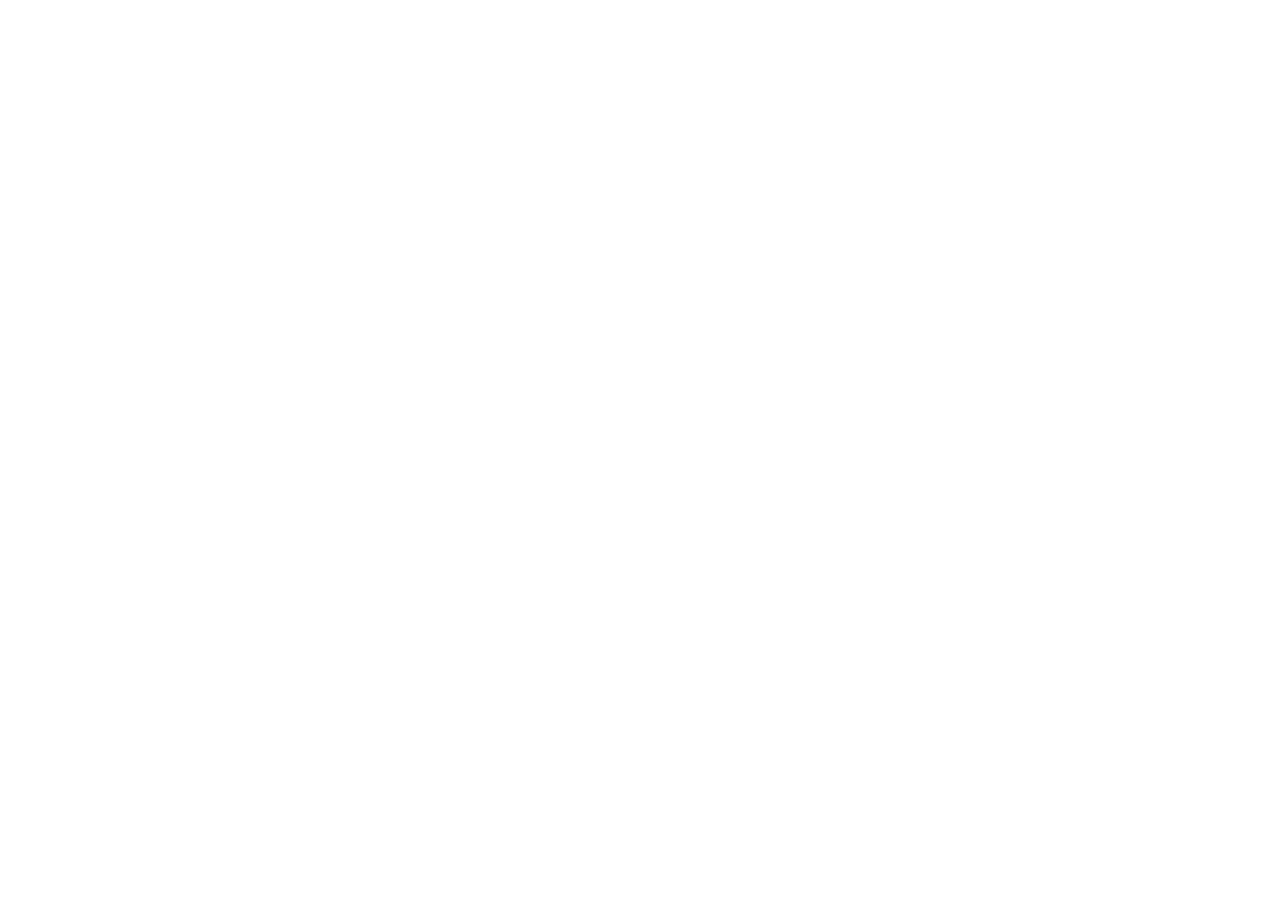
==== index.html @ caeb62ca "Create computerPlay function" ====
<!DOCTYPE html>
<html>
    <script>

        function computerPlay() {
            let result = Math.floor(Math.random() * 3 );

        if (result == 0) {
            return "Rock";
        
        } else if (result == 1) {
            return "Paper";
            
        } else {
            return "Scissors";
            }
        }

        console.log(computerPlay());

    </script>
</html>
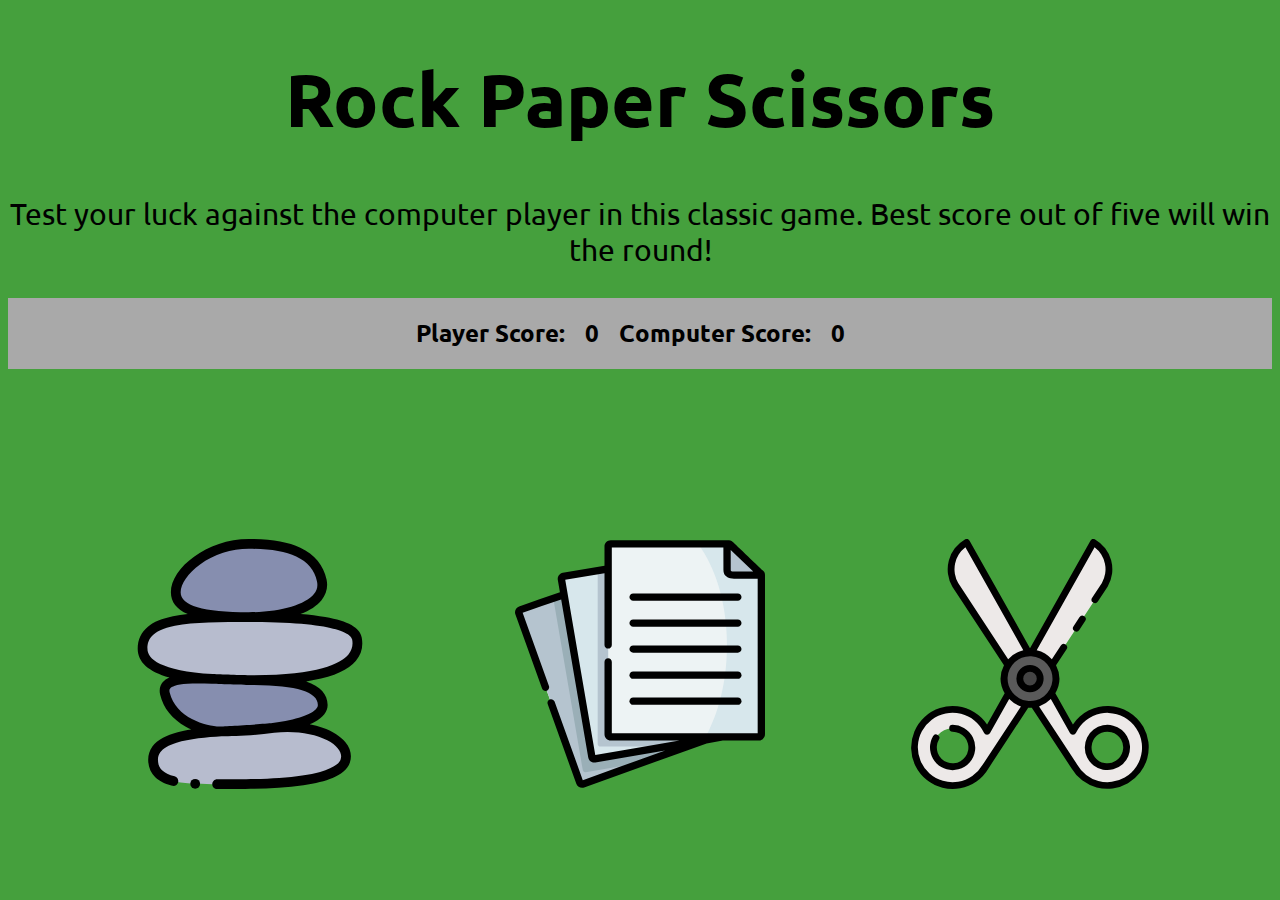
==== commit d3d9eab9: "begin style and js listeners" ====
--- a/index.html
+++ b/index.html
@@ -1,22 +1,140 @@
 <!DOCTYPE html>
 <html>
+    <head>
+        <link href="https://fonts.googleapis.com/css2?family=Ubuntu&display=swap" rel="stylesheet">
+        <link rel="stylesheet" type="text/css" href="style.css">
+    </head>
+    <body>
+        <div class="center-text">
+            <h1>Rock Paper Scissors</h1>
+        </div>
+        <div class="center-text">
+            <p>Test your luck against the computer player in this classic game. Best score out of five will win the round!</p>
+        </div>
+        <div id="score-box" class="center-text">
+            <div>
+                <h2>Player Score:</h2>
+            </div>
+            <div class="running-score">
+                <h2>0</h2>
+            </div>
+            <div>
+                <h2>Computer Score:</h2>
+            </div>
+            <div class="running-score">
+                <h2>0</h2>
+            </div>
+        </div>
+        <div id="choice-container">
+            <img src="images/rock.svg" alt="rock" class="pic">
+            <img src="images/paper.svg" alt="paper" class="pic">
+            <img src="images/scissors.svg" alt="scissors" class="pic">
+        </div>
+
+    </body>
     <script>
 
-        function computerPlay() {
-            let result = Math.floor(Math.random() * 3 );
-
-        if (result == 0) {
-            return "Rock";
-        
-        } else if (result == 1) {
-            return "Paper";
-            
-        } else {
-            return "Scissors";
-            }
+        function scale(e) {
+            this.classList.toggle('enlarge');
         }
 
-        console.log(computerPlay());
+    const pics = document.querySelectorAll('.pic');
+
+    pics.forEach(pic => pic.addEventListener('mouseover', scale));
+    pics.forEach(pic => pic.addEventListener('mouseleave', scale));
+
+   
+        
+                
+    //     let computerPlay = function() {
+    //         let result = Math.floor(Math.random() * 3 );
+    //     if (result == 0) {
+    //         return "rock";        
+    //     } else if (result == 1) {
+    //         return "paper";            
+    //     } else {
+    //         return "scissors";
+    //         }
+    //     }
+       
+    //     function game(playerSelection) {
+
+    //         let i;
+    //         let score = 0;            
+
+    //         for (i = 0; i < 5; i++) {
+
+    //             playRound(playerSelection, computerPlay());
+
+    //             function playRound(playerSelection, computerSelection) {
+
+    //                 const playerLowerCase = playerSelection.toLowerCase();
+                    
+    //                 let roundWinner;
+                    
+    //                 if (playerLowerCase == "rock") {
+    //                     if (computerSelection == "rock") {
+    //                         roundWinner = "Draw! You both chose Rock";
+    //                     } else if (computerSelection == "paper") {
+    //                         roundWinner = "You lose! Paper beats Rock";
+    //                     } else {                            
+    //                         roundWinner = "You win! Rock beats Scissors!"
+    //                         score+=1;
+    //                     }
+
+    //                 } else if (playerLowerCase == "paper") {
+    //                     if (computerSelection == "paper") {
+    //                         roundWinner = "Draw! you both chose Paper";
+    //                     } else if (computerSelection == "scissors") {
+    //                         roundWinner = "You lose! Scissors beats Paper";
+    //                     } else {                            
+    //                         roundWinner = "You win! Paper beats Rock!"
+    //                         score+=1;
+                            
+    //                     }
+
+    //                 } else if (playerLowerCase == "scissors") {
+    //                     if (computerSelection == "scissors") {
+    //                         roundWinner = "Draw! you both chose Scissors";
+    //                     } else if (computerSelection == "rock") {
+    //                         roundWinner = "You lose! Rock beats Scissors";
+    //                     } else {                            
+    //                         roundWinner = "You win! Scissors beats Paper!"
+    //                         score+=1;
+                            
+    //                     }
+
+    //                 } else {
+
+    //                     return "Please enter Rock, Paper, or Scissors";
+
+    //                 }
+
+    //                 console.group(roundWinner);                    
+    //             }                
+    //         }
+
+    //         if (score >= 3) {
+    //             console.log(`Congratulations! you won a total of ${score} games and are the round winner.`)
+    //         } else {
+    //             console.log(`Sorry, but you only won ${score} games and you lost this round. Better luck next time!`)
+    //         }
+            
+    //     }
+
+    //  function getSelection() {
+
+    //     playerSelection = prompt("Enter a choice: Rock, Paper, or Scissors");
+
+    //     if (playerSelection == "rock" || playerSelection == "paper" || playerSelection == "scissors") {
+    //         game(playerSelection);
+    //     } else {
+    //         alert("Please enter Rock, Paper, or Scissors!");
+    //         getSelection();
+    //     }
+    //  }
+
+    //  getSelection();     
 
     </script>
 </html>--- a/style.css
+++ b/style.css
@@ -0,0 +1,43 @@
+body {
+    background-color: rgb(69, 160, 61);
+}
+
+.center-text {
+    text-align: center;    
+    font-family: 'Ubuntu', sans-serif;    
+}
+
+h1 {
+    font-size: 75px;
+}
+
+p {
+    font-size: 30px;
+}
+
+h2 {
+    margin-right: 20px;
+}
+
+#score-box {
+    display: flex;
+    flex-direction: row;
+    justify-content: center;
+    background-color: darkgray;
+}
+
+#choice-container { 
+    margin-top: 100px;
+    display: flex;
+    flex-direction: row;
+    justify-content: center;
+}
+
+.enlarge {
+    transform: scale(1.3);
+}
+
+.pic {    
+    width: 250px;
+    padding: 70px;
+}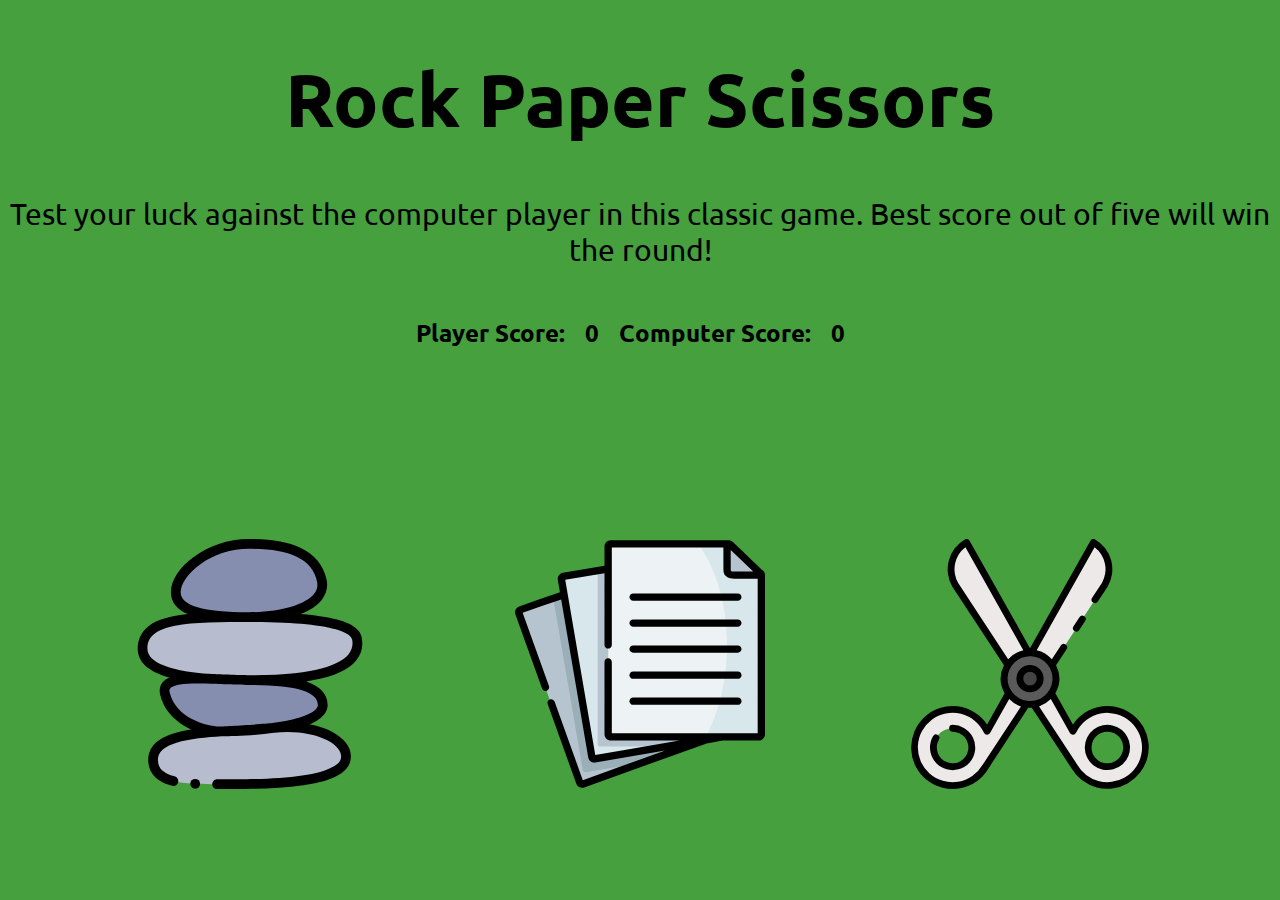
==== commit ce4531d7: "complete score update functionality" ====
--- a/index.html
+++ b/index.html
@@ -15,126 +15,143 @@
             <div>
                 <h2>Player Score:</h2>
             </div>
-            <div class="running-score">
+            <div id="player">
                 <h2>0</h2>
             </div>
             <div>
                 <h2>Computer Score:</h2>
             </div>
-            <div class="running-score">
+            <div id="computer">
                 <h2>0</h2>
             </div>
         </div>
         <div id="choice-container">
-            <img src="images/rock.svg" alt="rock" class="pic">
-            <img src="images/paper.svg" alt="paper" class="pic">
-            <img src="images/scissors.svg" alt="scissors" class="pic">
+            <img src="images/rock.svg" alt="rock" class="pic" id="rock">
+            <img src="images/paper.svg" alt="paper" class="pic" id="paper">
+            <img src="images/scissors.svg" alt="scissors" class="pic" id="scissors">
         </div>
 
     </body>
-    <script>
+    <script>           
+                
+        let computerPlay = function() {
+            let result = Math.floor(Math.random() * 3 );
+        if (result == 0) {
+            return "rock";        
+        } else if (result == 1) {
+            return "paper";            
+        } else {
+            return "scissors";
+            }
+        }
+        
+        let rounds = 0;
+        let playerScore = 0;
+        let computerScore = 0;        
+
+        function game(playerSelection) { 
+
+            playRound(playerSelection, computerPlay());
+
+            function playRound(playerSelection, computerSelection) {
+
+                const playerLowerCase = playerSelection.toLowerCase();
+                
+                let roundWinner;
+                
+                if (playerLowerCase == "rock") {
+                    if (computerSelection == "rock") {
+                        roundWinner = "Draw! You both chose Rock";
+                    } else if (computerSelection == "paper") {
+                        roundWinner = "You lose! Paper beats Rock";
+                        computerScore += 1;
+                        updateComputerTotal();
+                        
+                    } else {                            
+                        roundWinner = "You win! Rock beats Scissors!"
+                        playerScore+= 1;
+                        updatePlayerTotal();                        
+                    }
+
+                } else if (playerLowerCase == "paper") {
+                    if (computerSelection == "paper") {
+                        roundWinner = "Draw! you both chose Paper";
+                    } else if (computerSelection == "scissors") {
+                        roundWinner = "You lose! Scissors beats Paper";
+                        computerScore += 1;
+                        updateComputerTotal();
+                    } else {                            
+                        roundWinner = "You win! Paper beats Rock!"
+                        playerScore+=1;
+                        updatePlayerTotal();                        
+                            
+                    }
+
+                } else if (playerLowerCase == "scissors") {
+                    if (computerSelection == "scissors") {
+                        roundWinner = "Draw! you both chose Scissors";
+                    } else if (computerSelection == "rock") {
+                        roundWinner = "You lose! Rock beats Scissors";
+                        computerScore += 1;
+                        updateComputerTotal();
+                    } else {                            
+                        roundWinner = "You win! Scissors beats Paper!"
+                        playerScore+=1;
+                        updatePlayerTotal();                            
+                    }
+                }                             
+            }
+            
+            rounds += 1;
+            
+            if (rounds == 5) {
+
+                if (playerScore >= 3) {
+                    console.log(`Congratulations! you won a total of ${playerScore} games and are the round winner.`)
+                } else {
+                    console.log(`Sorry, but you only won ${playerScore} games and you lost this round. Better luck next time!`)            
+                }
+                rounds = 0;
+                
+            }
+        
+        } 
+        
+        function updateComputerTotal(){
+            const score = document.querySelector('#computer');
+            score.innerHTML = `<h2>${computerScore}</h2>`;
+        }
+
+        function updatePlayerTotal(){
+            const score = document.querySelector('#player');
+            score.innerHTML = `<h2>${playerScore}</h2>`;
+        }
+
+        
 
         function scale(e) {
-            this.classList.toggle('enlarge');
+            this.classList.toggle('enlarge');            
         }
 
     const pics = document.querySelectorAll('.pic');
+    const rock = document.querySelector('#rock');
+    const paper = document.querySelector('#paper');
+    const scissors = document.querySelector('#scissors');
+    
+    pics.forEach(pic => pic.addEventListener('mouseover', scale));
+    pics.forEach(pic => pic.addEventListener('mouseleave', scale));     
+    
+    rock.addEventListener("click", function() { // need to create a foreach function to call game and pass in the id attribute of each image - but how?        
+            game("rock");
+        });   
+      
+    paper.addEventListener("click", function() {
+        game("paper");
+    });
 
-    pics.forEach(pic => pic.addEventListener('mouseover', scale));
-    pics.forEach(pic => pic.addEventListener('mouseleave', scale));
-
-   
-        
-                
-    //     let computerPlay = function() {
-    //         let result = Math.floor(Math.random() * 3 );
-    //     if (result == 0) {
-    //         return "rock";        
-    //     } else if (result == 1) {
-    //         return "paper";            
-    //     } else {
-    //         return "scissors";
-    //         }
-    //     }
-       
-    //     function game(playerSelection) {
-
-    //         let i;
-    //         let score = 0;            
-
-    //         for (i = 0; i < 5; i++) {
-
-    //             playRound(playerSelection, computerPlay());
-
-    //             function playRound(playerSelection, computerSelection) {
-
-    //                 const playerLowerCase = playerSelection.toLowerCase();
-                    
-    //                 let roundWinner;
-                    
-    //                 if (playerLowerCase == "rock") {
-    //                     if (computerSelection == "rock") {
-    //                         roundWinner = "Draw! You both chose Rock";
-    //                     } else if (computerSelection == "paper") {
-    //                         roundWinner = "You lose! Paper beats Rock";
-    //                     } else {                            
-    //                         roundWinner = "You win! Rock beats Scissors!"
-    //                         score+=1;
-    //                     }
-
-    //                 } else if (playerLowerCase == "paper") {
-    //                     if (computerSelection == "paper") {
-    //                         roundWinner = "Draw! you both chose Paper";
-    //                     } else if (computerSelection == "scissors") {
-    //                         roundWinner = "You lose! Scissors beats Paper";
-    //                     } else {                            
-    //                         roundWinner = "You win! Paper beats Rock!"
-    //                         score+=1;
-                            
-    //                     }
-
-    //                 } else if (playerLowerCase == "scissors") {
-    //                     if (computerSelection == "scissors") {
-    //                         roundWinner = "Draw! you both chose Scissors";
-    //                     } else if (computerSelection == "rock") {
-    //                         roundWinner = "You lose! Rock beats Scissors";
-    //                     } else {                            
-    //                         roundWinner = "You win! Scissors beats Paper!"
-    //                         score+=1;
-                            
-    //                     }
-
-    //                 } else {
-
-    //                     return "Please enter Rock, Paper, or Scissors";
-
-    //                 }
-
-    //                 console.group(roundWinner);                    
-    //             }                
-    //         }
-
-    //         if (score >= 3) {
-    //             console.log(`Congratulations! you won a total of ${score} games and are the round winner.`)
-    //         } else {
-    //             console.log(`Sorry, but you only won ${score} games and you lost this round. Better luck next time!`)
-    //         }
-            
-    //     }
-
-    //  function getSelection() {
-
-    //     playerSelection = prompt("Enter a choice: Rock, Paper, or Scissors");
-
-    //     if (playerSelection == "rock" || playerSelection == "paper" || playerSelection == "scissors") {
-    //         game(playerSelection);
-    //     } else {
-    //         alert("Please enter Rock, Paper, or Scissors!");
-    //         getSelection();
-    //     }
-    //  }
-
-    //  getSelection();     
+    scissors.addEventListener("click", function() {
+        game("scissors");
+    });
 
     </script>
 </html>--- a/style.css
+++ b/style.css
@@ -23,7 +23,6 @@
     display: flex;
     flex-direction: row;
     justify-content: center;
-    background-color: darkgray;
 }
 
 #choice-container { 
@@ -40,4 +39,4 @@
 .pic {    
     width: 250px;
     padding: 70px;
-}+}
